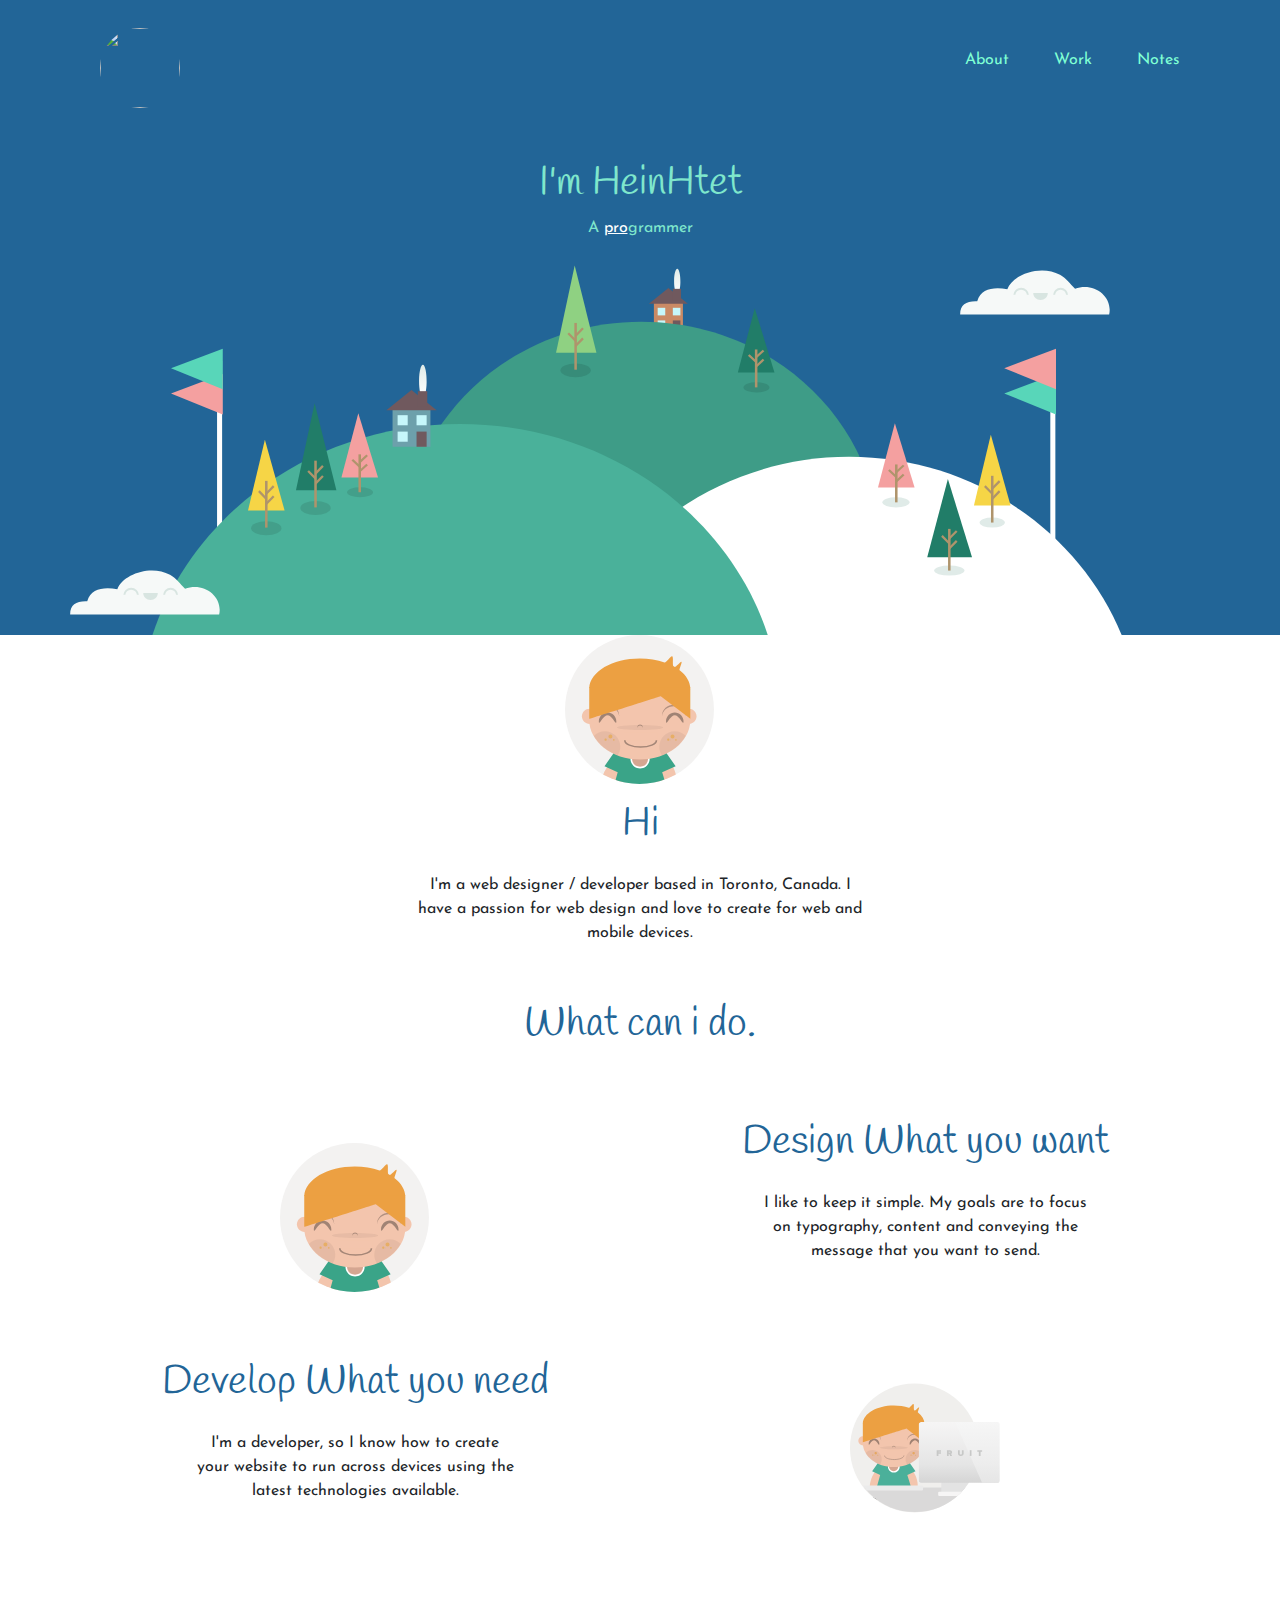
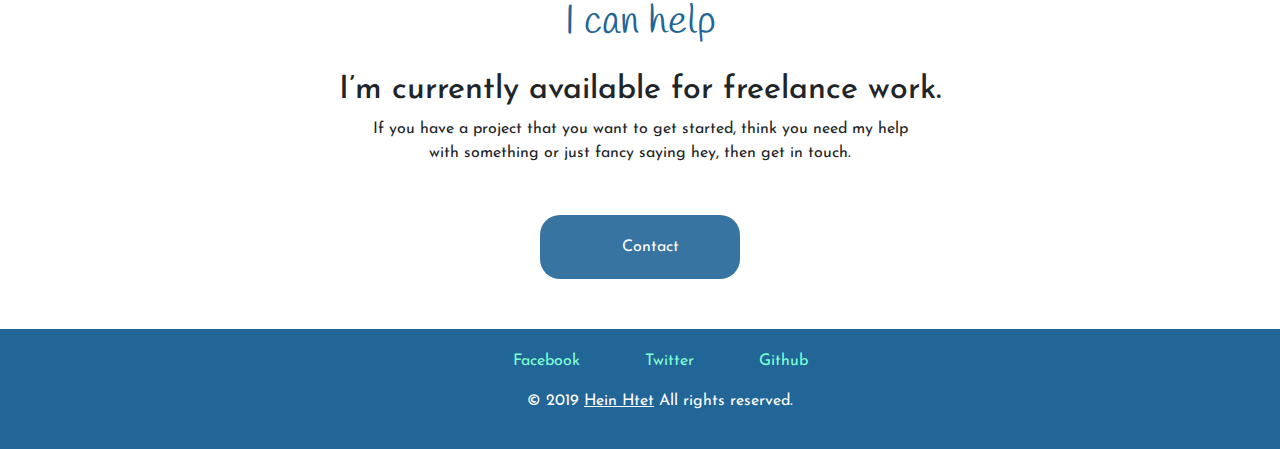
==== index.html @ 10a11db7 "'page'" ====
<!DOCTYPE html>
<html>

<head>
    <meta charset="utf-8">
    <meta http-equiv="X-UA-Compatible" content="IE=edge">
    <title>HeinHtet</title>
    <meta name="viewport" content="width=device-width, initial-scale=1">
    <link rel="stylesheet" type="text/css" media="screen" href="./css/styles.css">
    <link rel="stylesheet" href="https://stackpath.bootstrapcdn.com/bootstrap/4.2.1/css/bootstrap.min.css">
    <script src="https://code.jquery.com/jquery-3.3.1.slim.min.js"></script>
    <script src="https://cdnjs.cloudflare.com/ajax/libs/popper.js/1.14.6/umd/popper.min.js"></script>
    <script src="https://stackpath.bootstrapcdn.com/bootstrap/4.2.1/js/bootstrap.min.js"></script>
    <link href="https://fonts.googleapis.com/css?family=Handlee|Josefin+Sans" rel="stylesheet">
</head>
<link rel="stylesheet" href="https://use.fontawesome.com/releases/v5.8.1/css/all.css"
    integrity="sha384-50oBUHEmvpQ+1lW4y57PTFmhCaXp0ML5d60M1M7uH2+nqUivzIebhndOJK28anvf" crossorigin="anonymous">
<script src="./js/main.js"></script>

<body onload="document.body.style.opacity='1'">
        <div class="top">
        <div class="container">
            <div class="col-md-12 nav-bar" id="nav-bar">
                <img class="profile-img"
                    src="https://scontent.frgn5-1.fna.fbcdn.net/v/t1.0-1/p320x320/13680842_1252111604820684_3107260717704689466_n.jpg?_nc_cat=105&_nc_ht=scontent.frgn5-1.fna&oh=65ee75f2e9938dd5964cf5c0f5de0525&oe=5CB86D07" />
                <div class="menu">
                    <ul>
                        <li><a href="index.html">About</a></li>
                    </ul>
                    <ul>
                        <li><a href="./page/work.html">Work</a></li>
                    </ul>
                    <ul>
                        <li><a href="#">Notes</a></li>
                    </ul>

                </div>
            </div>
        </div>
        <div class="container top-middle-body">
            <h1>I'm HeinHtet</h1>
            <p>A <span class="pro">pro</span>grammer</p>
            <img class="bottom-cloud" src="./assets/cloud.svg" alt="">
            <img class="top-cloud" src="./assets/cloud.svg" alt="">
            <img class="land-img" src="./assets/land.svg" />
        </div>
    </div>
    <div class="container middle-section">
        <img class="me-img" src="./assets/me.svg" alt="">
        <h1>Hi</h1>
        <p class="intro-p">I'm a web designer / developer based in Toronto, Canada. I have a passion for web design and
            love to create for web and mobile devices.</p>
        <div class="middle-do">
            <h1>What can i do.</h1>
            <div class="row can-do">
                <div class="col-md-6 left-do">
                    <img class="me-img" src="./assets/me.svg" alt="">
                </div>
                <div class="col-md-6 col-md-offset-1 right-do">
                    <h1>Design What you want</h1>
                    <p>I like to keep it simple. My goals are to focus on typography, content and conveying the message
                        that you want to send.</p>
                </div>

            </div>
        </div>

        <div class="row need-middle">
            <div class="col-md-6 col-md-offset-1 right-do">
                <h1>Develop What you need</h1>
                <p>I'm a developer, so I know how to create your website to run across devices using the latest
                    technologies available.</p>
            </div>
            <div class="col-md-6 right-want">
                <img class="me-img" src="../assets/me-dev.svg" alt="">
            </div>
        </div>

        <div class="help">
            <h1>I can help</h1>
            <h2>I’m currently available for freelance work.</h2>
            <p>If you have a project that you want to get started, think you need my help with something or just fancy
                saying hey, then get in touch.</p>

        </div>
        <div class="contact">
            <a href="mailto:mgheinhtet1993@gmail.com">
                <i class="fas fa-envelope"></i>
                <p>Contact</p>
            </a>
        </div>


    </div>


    <div class="footer">
        <ul>
            <li><a href="https://www.facebook.com/moe.satt.77" target="blank">Facebook</a></li>
            <li><a href="https://twitter.com/DeevdHtet" target="">Twitter</a></li>
            <li><a href="https://github.com/HeinXtet" target="blank">Github</a></li>
        </ul>
        <p>© 2019 <span class="pro">Hein Htet</span> All rights reserved.</p>
    </div>



</body>

</html>
---- css/styles.css ----
body {
    margin: 0;
    opacity:0;
    transition: opacity 2s;
    -webkit-transition: opacity 2s; /* Safari */
}

body h1 {
    font-family: 'Handlee', cursive;

}

.profile-img {
    height: 80px;
    width: 80px;
    border-radius: 50%;
}

.top {
    background-color: #226597;
}

body * {
    font-family: 'Josefin Sans', sans-serif;

}

.nav-bar {
    padding: 20px;
    top: 8px;
    position: fixed;
    display: block;
    transition: top 0.3s;
}

.menu {
    margin-top: 20px;
    float: right;
}   

 .menu ul {
       display: inline-block;
        list-style: none;
    }

    .menu a:link, :visited {
        text-decoration: none;
        color: aquamarine;
    }

.menu a:hover {
    color: aqua;
    text-shadow: rgba(red, green, blue, alpha);
}

.top-middle-body {
    padding-bottom: 0;
    padding-top: 40px;
    color: #7fe7cc;
    position: relative;
    text-align: center;
}

.pro{
    color: white;
    text-decoration: underline;
}

.land-img {
    margin: 0 auto;
    width: 100%;
    padding-right: 50px;
    padding-left: 50px;
}

.top-cloud {
    position: absolute;
    top: 150px;
    right: 100px;
}

.bottom-cloud {
    position: absolute;
    bottom: 20px;
    left: 0px;
}
.middle-section{ 
    text-align: center;
}

.me-img {
    margin: 0 auto;
    width: 150px;
    height: 150px;
}
.middle-section h1 {
    color: #226597;
    padding: 16px;
}

.intro-p{
    max-width: 40%;
    margin: 0 auto;
    text-align: center;
}

.middle-do { 
    padding-top: 40px;
}
.can-do{
    padding-top: 30px;
}

.left-do img {
    margin-top: 40px;
}

.right-do {
    text-align: center;
}

.right-do p {
    max-width: 60%;
    margin: 0 auto;
}

.need-middle {
    padding-top: 50px
}

.right-want { 
    padding-top: 30px;
}

.help {
    text-align: center;
    padding-top: 60px;
    text-align: center;
}
.help p {
    max-width: 50%;
    margin: 0 auto;
}

.help p {
    display: inline-block;
}

.contact a{
    margin-top: 50px;
    margin-bottom: 50px;
    padding: 20px;
    width: 200px;
    display: inline-block;
    border-radius: 20px;
    opacity: 0.9;
    background-color: #226597;
    text-decoration: none;
}


.contact  :hover {
 opacity: 1.6;

}

.contact i {
    color: white;
}
.contact p {
    margin-left: 20px;
    color: white;
    display: inline;
}

.footer {
    text-align: center;
    padding: 20px;
    background-color: #226597;
    color: white;
}

.footer ul li {
    display: inline-block;

}

.footer ul li a       {
    text-decoration: none;
    padding: 30px;
    color: white;   
}

.footer p {
    margin-top: 10px;
    margin-left: 40px
}

.footer a:link, :visited {
    text-decoration: none;
    color: aquamarine;
}
.footer a:hover {
    color: aqua;
    text-shadow: rgba(red, green, blue, alpha);
}

/* work.html */

.work-middle-body {
    padding-bottom: 100px;
    position: relative;
    text-align: center;
}

.work-middle-body h1 {
    font-size: 100px;
    padding-top: 10px;
    color: #7fe7cc;
    margin: 0 auto;
    
}

.left-flag{
    left: 150px;
    bottom: 10px;
    position: absolute;
}

.left-cloud {
    left: 0px;
    bottom: 100px;
    position: absolute;
    
}
.right-cloud {
    right: 0px;
    bottom: 100px;
    position: absolute;
}

.right-flag{
    right: 190px;
    bottom: 10px;
    position: absolute;
}

.intro-work {
    text-align: center;
}
.pencil-img {
    width: 150px;
    height: 150px;
    padding: 20px;
}

.intro-work p {
    padding: 40px;
    margin: 0 auto;
    max-width: 30%;
}

.intro-work h1 {
    color: #226597;
}

.mahar {
    background-color: #1D1E1E;
    height: 300px;
}

@media screen and (max-width: 600px) {
    .nav-bar {
        text-align: center;
    }
    .menu {
        display: inline-block;
        float: none;
    }
    .menu ul {
        display: inline-block;
        padding: 20px;
        text-align: center;
    }
    .top-cloud {
        position: absolute;
        top: 30px;
        width: 40px;
        height: 40px;
        right: 30px;
    }
    .bottom-cloud {
        position: absolute;
        bottom: 30px;
        width: 40px;
        height: 40px;
        left: 30px;
    }
    .intro-p {
        max-width: 100%;
    }

    .right-do  {
        padding-top: 40px;
    }

    .right-do p {
        padding-top: 20px;
        max-width: 100%; 
    }

    .left-do img {
        margin-top: -10px;
    }

    .can-do{
        padding-top: 0;
    }

    .help  p {
        padding-top: 30px;  
        max-width: 100%;
    }

    .left-cloud {
        top : 10px;
        left: 10px;
        height: 60px;
        width: 60px;
    }

    .right-cloud {
        top : 10px;
        right: 10px;
        height: 60px;
        width: 60px;
    }

    .left-flag {
        left : 10px;
    }

    .right-flag {
        right  : 40px;
    }

    .intro-work p {
        padding: 10px;
        max-width: 100%;
    }

    
}
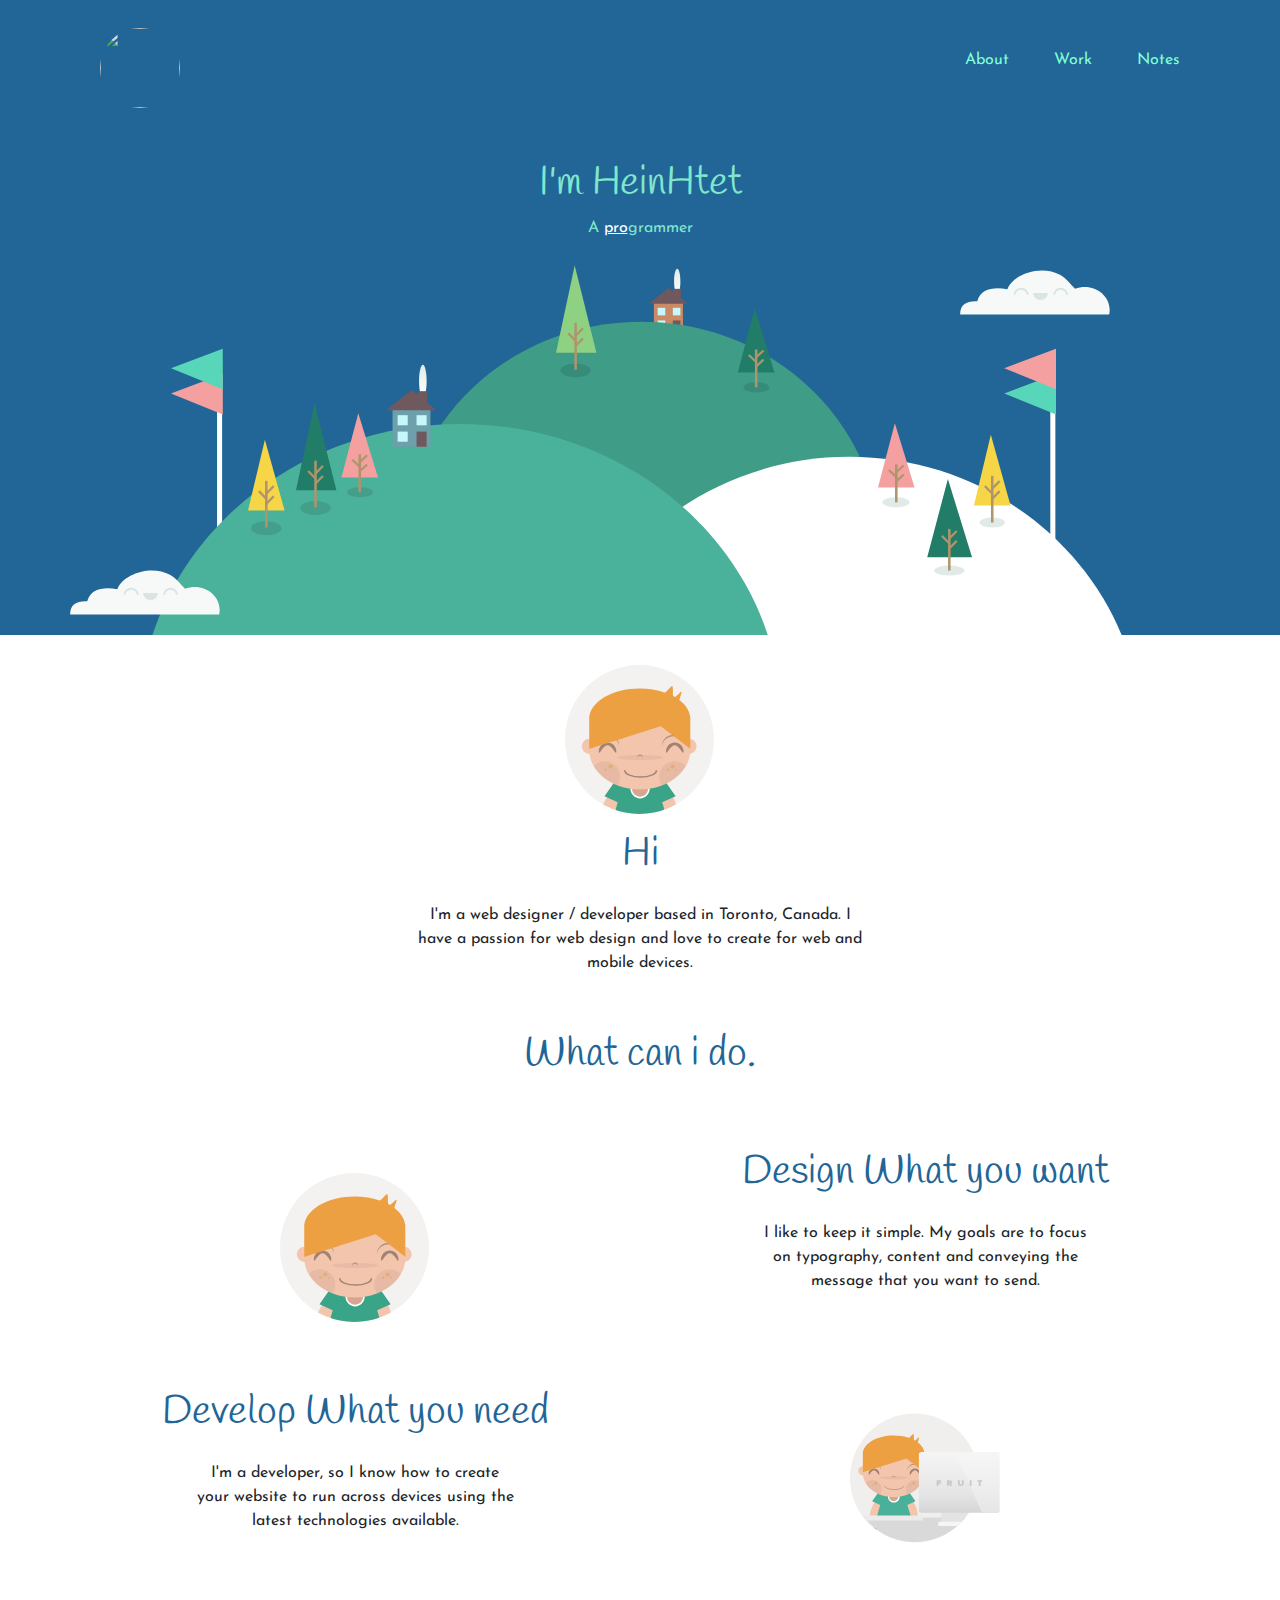
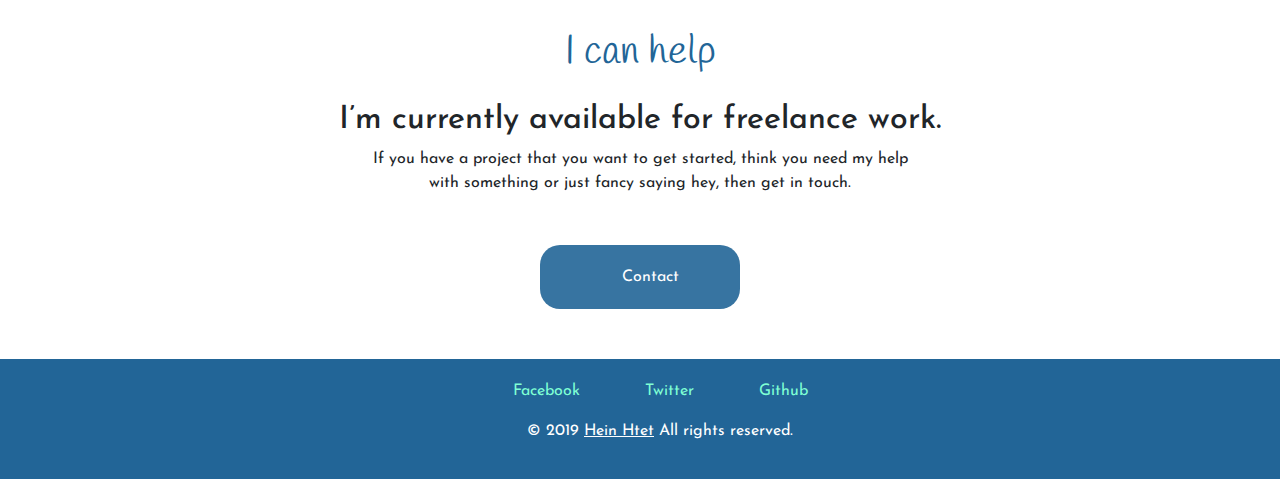
==== commit a7351952: "'fix-padding-social-media'" ====
--- a/index.html
+++ b/index.html
@@ -15,7 +15,7 @@
 </head>
 <link rel="stylesheet" href="https://use.fontawesome.com/releases/v5.8.1/css/all.css"
     integrity="sha384-50oBUHEmvpQ+1lW4y57PTFmhCaXp0ML5d60M1M7uH2+nqUivzIebhndOJK28anvf" crossorigin="anonymous">
-<script src="./js/main.js"></script>
+<!-- <script src="./js/main.js"></script> -->
 
 <body onload="document.body.style.opacity='1'">
         <div class="top">
@@ -72,7 +72,7 @@
                     technologies available.</p>
             </div>
             <div class="col-md-6 right-want">
-                <img class="me-img" src="../assets/me-dev.svg" alt="">
+                <img class="me-img" src="./assets/me-dev.svg" alt="">
             </div>
         </div>
 
--- a/css/styles.css
+++ b/css/styles.css
@@ -86,6 +86,7 @@
 }
 .middle-section{ 
     text-align: center;
+    padding-top: 30px;
 }
 
 .me-img {
@@ -349,5 +350,9 @@
         max-width: 100%;
     }
 
+    .footer ul li a   {
+        padding: 10px;   
+    }
+
     
 }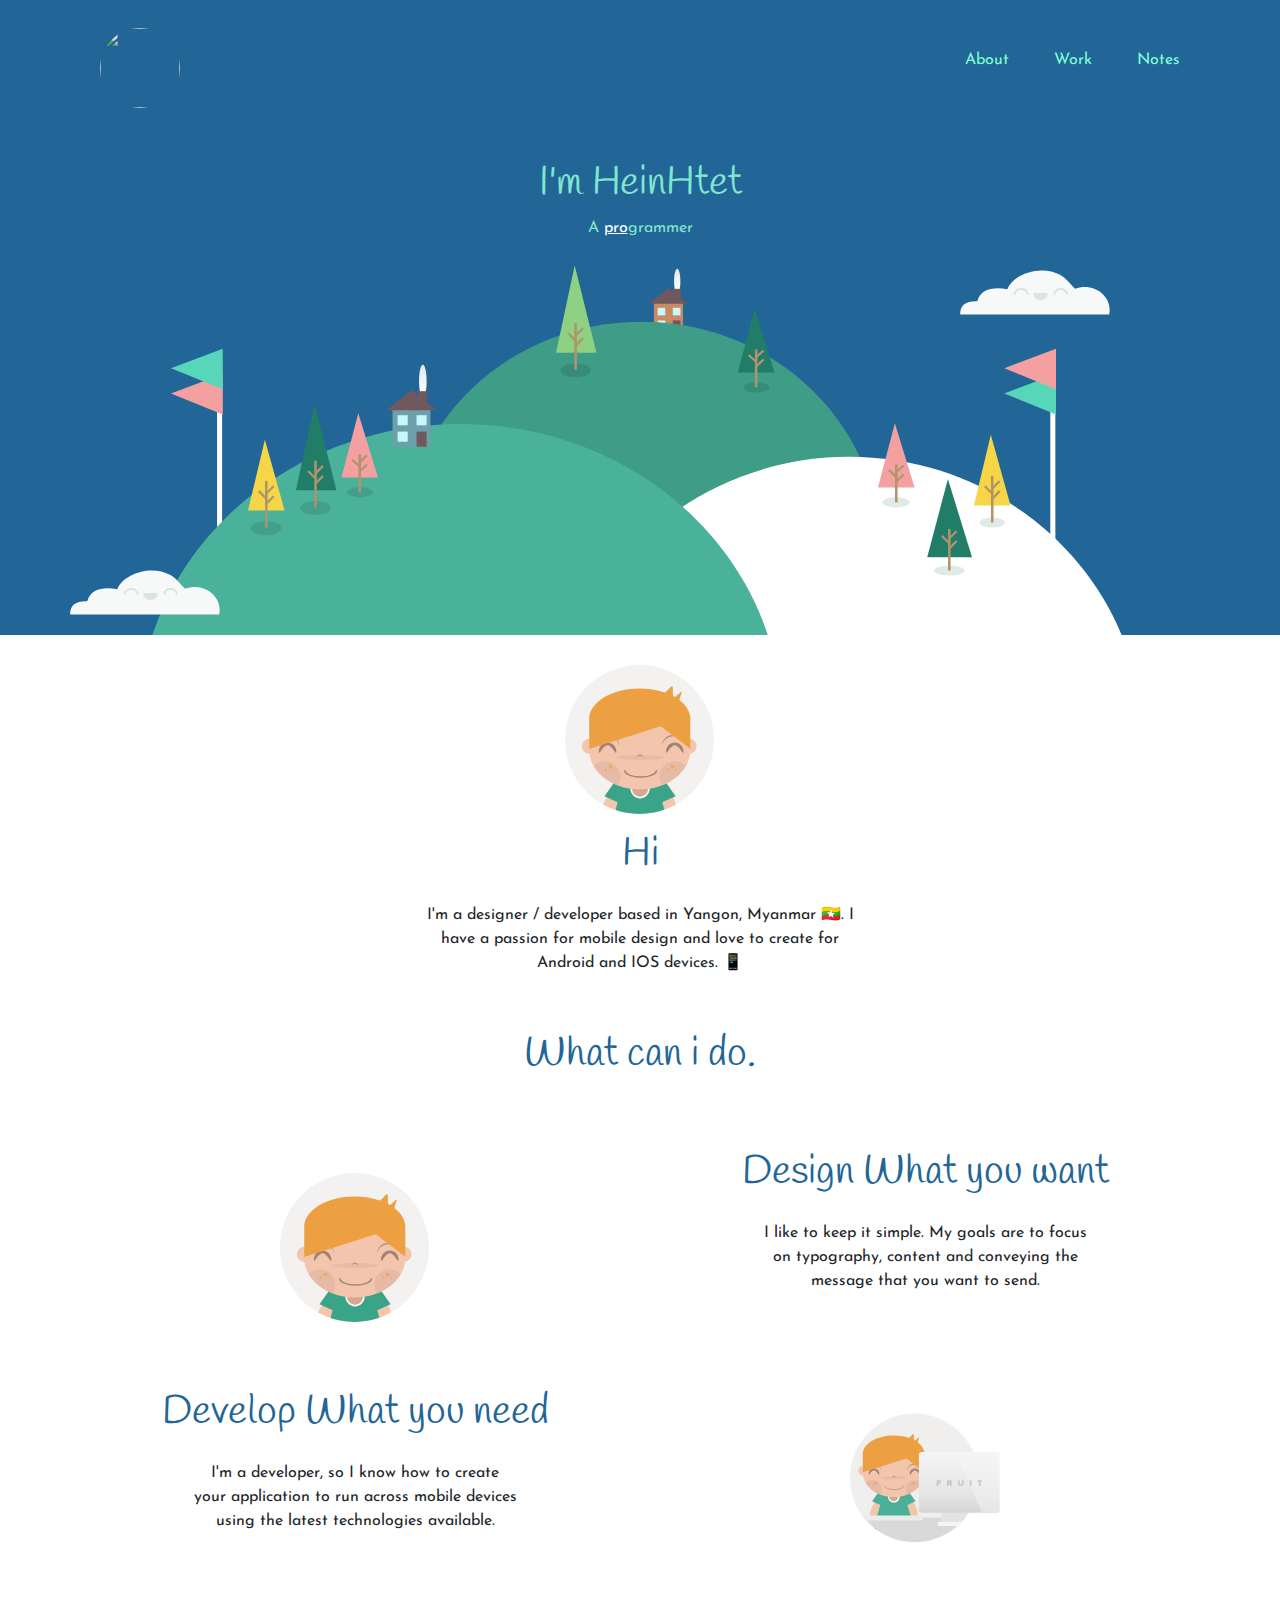
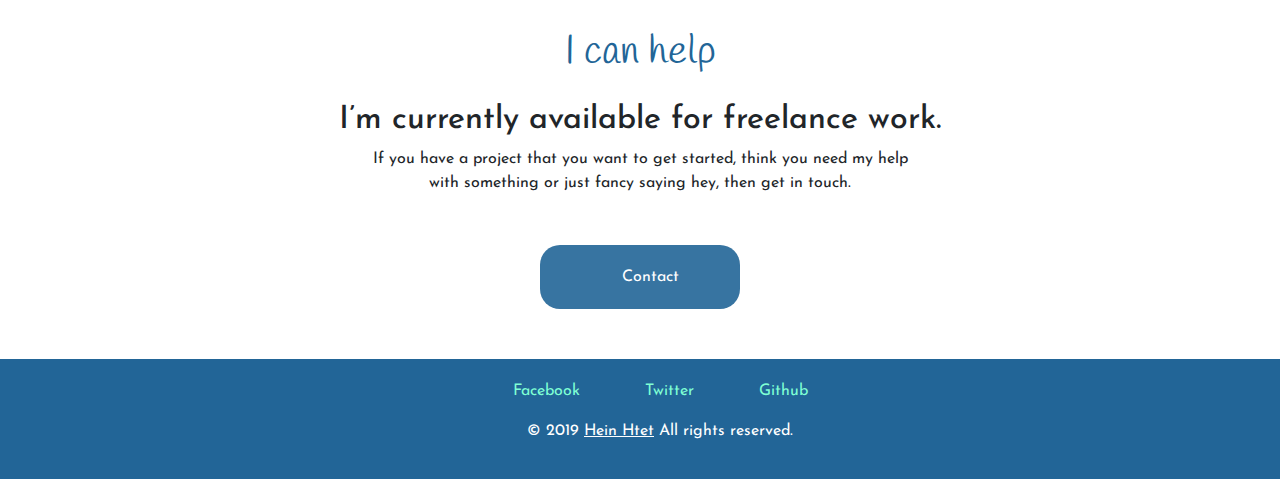
==== commit bbade900: "update-about" ====
--- a/index.html
+++ b/index.html
@@ -48,8 +48,8 @@
     <div class="container middle-section">
         <img class="me-img" src="./assets/me.svg" alt="">
         <h1>Hi</h1>
-        <p class="intro-p">I'm a web designer / developer based in Toronto, Canada. I have a passion for web design and
-            love to create for web and mobile devices.</p>
+        <p class="intro-p">I'm a designer / developer based in Yangon, Myanmar &#x1F1F2;&#x1F1F2;. I have a passion for mobile design and
+            love to create for Android  and IOS  devices. &#x1F4F1;</p>
         <div class="middle-do">
             <h1>What can i do.</h1>
             <div class="row can-do">
@@ -68,7 +68,7 @@
         <div class="row need-middle">
             <div class="col-md-6 col-md-offset-1 right-do">
                 <h1>Develop What you need</h1>
-                <p>I'm a developer, so I know how to create your website to run across devices using the latest
+                <p>I'm a developer, so I know how to create your application to run across mobile devices using the latest
                     technologies available.</p>
             </div>
             <div class="col-md-6 right-want">
--- a/css/styles.css
+++ b/css/styles.css
@@ -270,7 +270,7 @@
     height: 300px;
 }
 
-@media screen and (max-width: 600px) {
+@media screen and (max-width: 900px) {
     .nav-bar {
         text-align: center;
     }
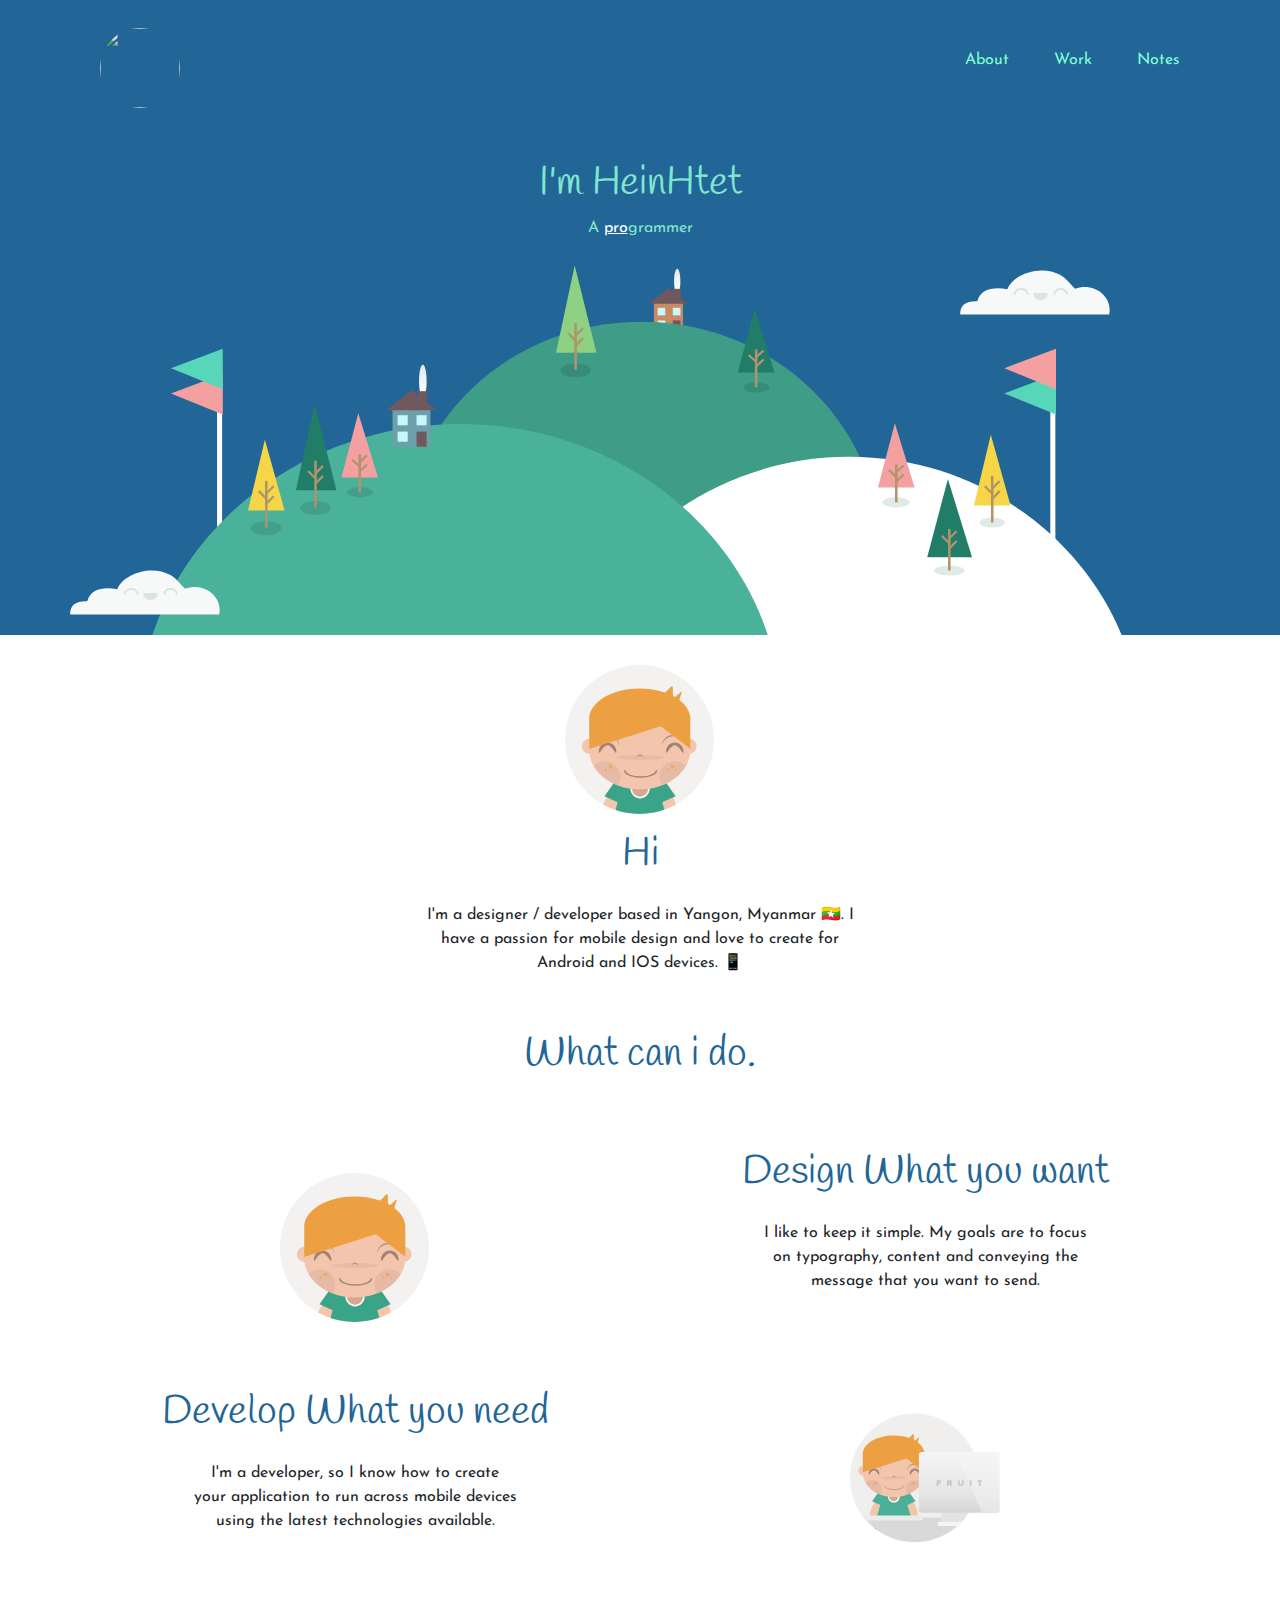
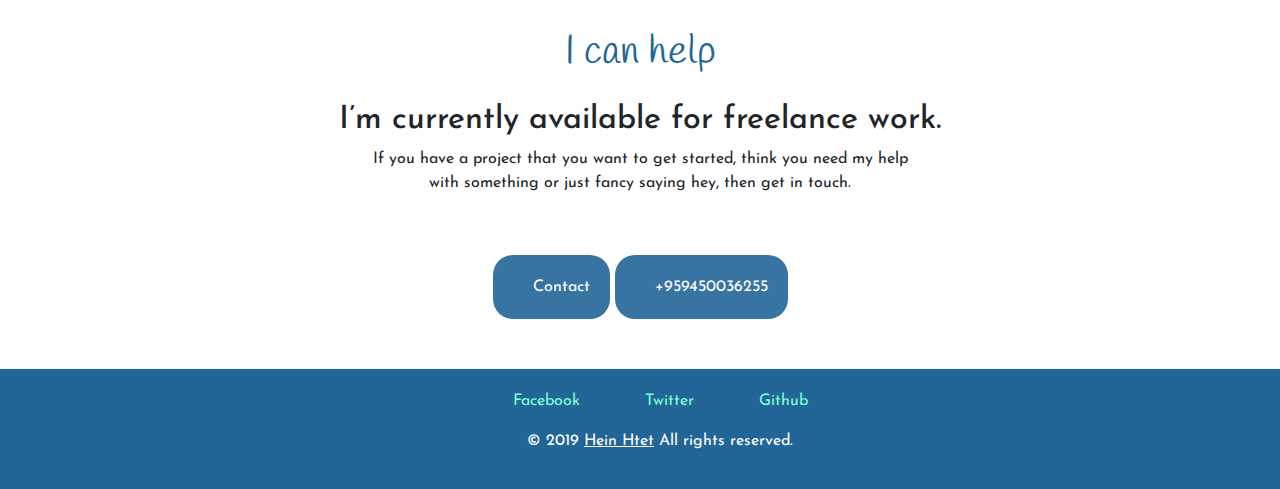
==== commit c4f97085: "update" ====
--- a/index.html
+++ b/index.html
@@ -12,13 +12,13 @@
     <script src="https://cdnjs.cloudflare.com/ajax/libs/popper.js/1.14.6/umd/popper.min.js"></script>
     <script src="https://stackpath.bootstrapcdn.com/bootstrap/4.2.1/js/bootstrap.min.js"></script>
     <link href="https://fonts.googleapis.com/css?family=Handlee|Josefin+Sans" rel="stylesheet">
+    <link rel="stylesheet" href="https://use.fontawesome.com/releases/v5.8.1/css/all.css"
+        integrity="sha384-50oBUHEmvpQ+1lW4y57PTFmhCaXp0ML5d60M1M7uH2+nqUivzIebhndOJK28anvf" crossorigin="anonymous">
+    <!-- <script src="./js/main.js"></script> -->
 </head>
-<link rel="stylesheet" href="https://use.fontawesome.com/releases/v5.8.1/css/all.css"
-    integrity="sha384-50oBUHEmvpQ+1lW4y57PTFmhCaXp0ML5d60M1M7uH2+nqUivzIebhndOJK28anvf" crossorigin="anonymous">
-<!-- <script src="./js/main.js"></script> -->
 
 <body onload="document.body.style.opacity='1'">
-        <div class="top">
+    <div class="top">
         <div class="container">
             <div class="col-md-12 nav-bar" id="nav-bar">
                 <img class="profile-img"
@@ -48,8 +48,9 @@
     <div class="container middle-section">
         <img class="me-img" src="./assets/me.svg" alt="">
         <h1>Hi</h1>
-        <p class="intro-p">I'm a designer / developer based in Yangon, Myanmar &#x1F1F2;&#x1F1F2;. I have a passion for mobile design and
-            love to create for Android  and IOS  devices. &#x1F4F1;</p>
+        <p class="intro-p">I'm a designer / developer based in Yangon, Myanmar &#x1F1F2;&#x1F1F2;. I have a passion for
+            mobile design and
+            love to create for Android and IOS devices. &#x1F4F1;</p>
         <div class="middle-do">
             <h1>What can i do.</h1>
             <div class="row can-do">
@@ -68,7 +69,8 @@
         <div class="row need-middle">
             <div class="col-md-6 col-md-offset-1 right-do">
                 <h1>Develop What you need</h1>
-                <p>I'm a developer, so I know how to create your application to run across mobile devices using the latest
+                <p>I'm a developer, so I know how to create your application to run across mobile devices using the
+                    latest
                     technologies available.</p>
             </div>
             <div class="col-md-6 right-want">
@@ -83,13 +85,22 @@
                 saying hey, then get in touch.</p>
 
         </div>
-        <div class="contact">
-            <a href="mailto:mgheinhtet1993@gmail.com">
-                <i class="fas fa-envelope"></i>
-                <p>Contact</p>
-            </a>
+
+        <div class="contact-frame">
+            <div class="contact">
+                <a href="mailto:mgheinhtet1993@gmail.com">
+                    <i class="fas fa-envelope" style="text-rendering: optimizeLegibility;"></i>
+                    <p>Contact</p>
+                </a>
+            </div>
+
+            <div class="contact">
+                <a href="">
+                    <i class="fas fa-phone" style="text-rendering: optimizeLegibility;"></i>
+                    <p>+959450036255</p>
+                </a>
+            </div>
         </div>
-
 
     </div>
 
--- a/css/styles.css
+++ b/css/styles.css
@@ -3,6 +3,7 @@
     opacity:0;
     transition: opacity 2s;
     -webkit-transition: opacity 2s; /* Safari */
+
 }
 
 body h1 {
@@ -147,11 +148,14 @@
     display: inline-block;
 }
 
+.contact-frame {
+    padding: 50px;
+    text-align: center;
+    margin: 0 auto;
+}
+
 .contact a{
-    margin-top: 50px;
-    margin-bottom: 50px;
     padding: 20px;
-    width: 200px;
     display: inline-block;
     border-radius: 20px;
     opacity: 0.9;
@@ -163,6 +167,10 @@
 .contact  :hover {
  opacity: 1.6;
 
+}
+.contact {
+    margin-top: 10px;
+    display: inline-block
 }
 
 .contact i {
